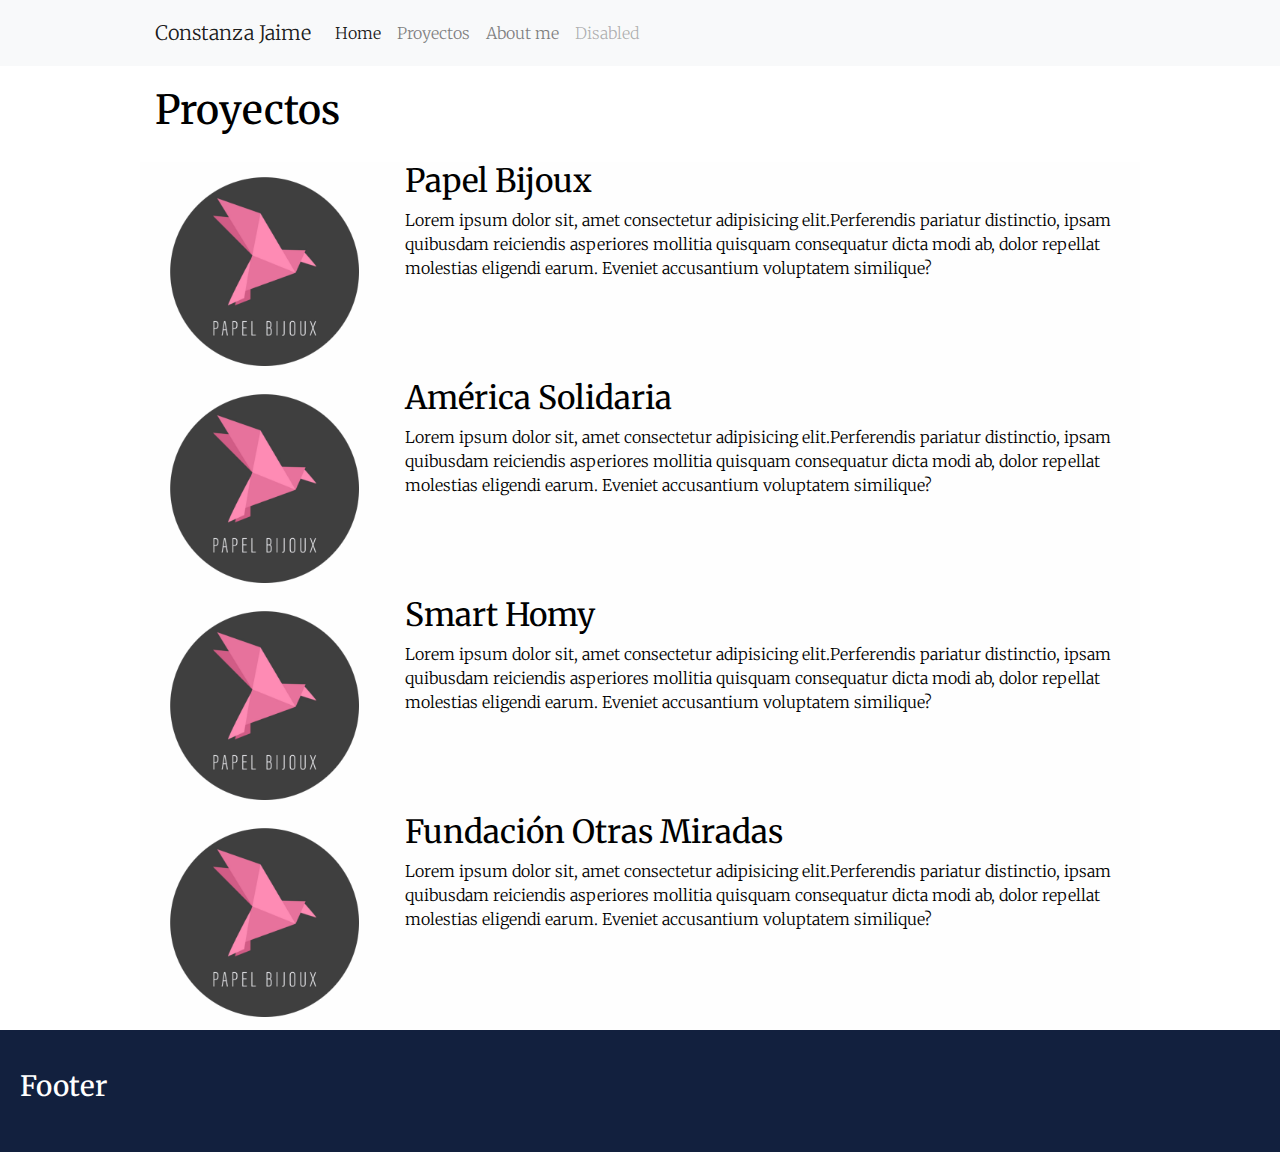
==== index.html @ 88968b8d "Estructura Inicial" ====
<!DOCTYPE html>
<html lang="en">

<head>
    <meta charset="UTF-8">
    <meta name="viewport" content="width=device-width, initial-scale=1.0">
    <meta http-equiv="X-UA-Compatible" content="ie=edge">
    <link rel="stylesheet" href="https://stackpath.bootstrapcdn.com/bootstrap/4.3.1/css/bootstrap.min.css"
        integrity="sha384-ggOyR0iXCbMQv3Xipma34MD+dH/1fQ784/j6cY/iJTQUOhcWr7x9JvoRxT2MZw1T" crossorigin="anonymous">
    <!-- <link rel="stylesheet" href="style01a.css"> OPCION 1 PARA RESPONSIVE-->
    <link rel="stylesheet" href="style.css">
    <title>Portafolio</title>

</head>

<body>
    <!-- NAVBAR -->
    <nav class="navbar navbar-expand-lg navbar-light bg-light">
        <div class="container">
            <a class="navbar-brand" href="#">Constanza Jaime</a>
        <button class="navbar-toggler" type="button" data-toggle="collapse" data-target="#navbarNav"
            aria-controls="navbarNav" aria-expanded="false" aria-label="Toggle navigation">
            <span class="navbar-toggler-icon"></span>
        </button>
        <div class="collapse navbar-collapse" id="navbarNav">
            <ul class="navbar-nav">
                <li class="nav-item active">
                    <a class="nav-link" href="#">Home <span class="sr-only">(current)</span></a>
                </li>
                <li class="nav-item">
                    <a class="nav-link" href="#">Proyectos</a>
                </li>
                <li class="nav-item">
                    <a class="nav-link" href="#">About me</a>
                </li>
                <li class="nav-item">
                    <a class="nav-link disabled" href="#" tabindex="-1" aria-disabled="true">Disabled</a>
                </li>
            </ul>
        </div>
        </div>
    </nav>

    <div class="container">
        <header class="header">
            <h1>Proyectos</h1>
        </header>
        <div class="space-1"></div>
        <div class="project row">
            <div class="logo col-3">
                <img rel="stylesheet" class="img-fluid" src="Image/PB-logo.png">
            </div>
            <div class="resume col-9">
                <h2>Papel Bijoux</h2>
                <p>
                    Lorem ipsum dolor sit, amet consectetur adipisicing elit.Perferendis pariatur distinctio, ipsam
                    quibusdam reiciendis
                    asperiores mollitia quisquam consequatur dicta modi ab, dolor repellat molestias eligendi earum.
                    Eveniet
                    accusantium voluptatem
                    similique?
                </p>
            </div>
        </div>
        <div class="space-1"></div>
        <div class="project row">
            <div class="logo col-3">
                <img rel="stylesheet" class="img-fluid" src="Image/PB-logo.png">
            </div>
            <div class="resume col-9">
                <h2>América Solidaria</h2>
                <p>
                    Lorem ipsum dolor sit, amet consectetur adipisicing elit.Perferendis pariatur distinctio, ipsam
                    quibusdam reiciendis
                    asperiores mollitia quisquam consequatur dicta modi ab, dolor repellat molestias eligendi earum.
                    Eveniet
                    accusantium voluptatem
                    similique?
                </p>
            </div>
        </div>
        <div class="space-1"></div>
        <div class="project row">
            <div class="logo col-3">
                <img rel="stylesheet" class="img-fluid" src="Image/PB-logo.png">
            </div>
            <div class="resume col-9">
                <h2>Smart Homy</h2>
                <p>
                    Lorem ipsum dolor sit, amet consectetur adipisicing elit.Perferendis pariatur distinctio, ipsam
                    quibusdam reiciendis
                    asperiores mollitia quisquam consequatur dicta modi ab, dolor repellat molestias eligendi earum.
                    Eveniet
                    accusantium voluptatem
                    similique?
                </p>
            </div>
        </div>
        <div class="space-1"></div>
        <div class="project row">
            <div class="logo col-3">
                <img rel="stylesheet" class="img-fluid" src="Image/PB-logo.png">
            </div>
            <div class="resume col-9">
                <h2>Fundación Otras Miradas</h2>
                <p>
                    Lorem ipsum dolor sit, amet consectetur adipisicing elit.Perferendis pariatur distinctio, ipsam
                    quibusdam reiciendis
                    asperiores mollitia quisquam consequatur dicta modi ab, dolor repellat molestias eligendi earum.
                    Eveniet
                    accusantium voluptatem
                    similique?
                </p>
            </div>
        </div>
    </div>
    <footer class="footer">
        <h3>Footer</h3>
    </footer>


    <script src="https://code.jquery.com/jquery-3.3.1.slim.min.js"
        integrity="sha384-q8i/X+965DzO0rT7abK41JStQIAqVgRVzpbzo5smXKp4YfRvH+8abtTE1Pi6jizo" crossorigin="anonymous">
    </script>
    <script src="https://cdnjs.cloudflare.com/ajax/libs/popper.js/1.14.7/umd/popper.min.js"
        integrity="sha384-UO2eT0CpHqdSJQ6hJty5KVphtPhzWj9WO1clHTMGa3JDZwrnQq4sF86dIHNDz0W1" crossorigin="anonymous">
    </script>
    <script src="https://stackpath.bootstrapcdn.com/bootstrap/4.3.1/js/bootstrap.min.js"
        integrity="sha384-JjSmVgyd0p3pXB1rRibZUAYoIIy6OrQ6VrjIEaFf/nJGzIxFDsf4x0xIM+B07jRM" crossorigin="anonymous">
    </script>
</body>

</html>
---- style.css ----
@import url('https://fonts.googleapis.com/css?family=Roboto&display=swap');
@import url('https://fonts.googleapis.com/css?family=Merriweather:300,400,700&display=swap');

* {
    margin: 0px;
    padding: 0px;
}

body {
    /* background: #f5f5f5;  */
    background: #ffffff;
    color: #000000;
    font-weight: 300;
    font-family: 'Merriweather', serif;
}


.row {
    background: rgba(250, 250, 250, 0.1);
    /* background: #ffffff; */
}

.container {
    width: 90%;
    max-width: 1000px;
}

.footer {
    background: #12203e;
    color: #ffffff;
    padding: 20px;
}

/* @media screen and (max-width:768px) {
    body {
        background: #000000;
    }
} */

/* SOLO APLICA EN EL PROYECTO */

li {
    padding: 5px 0px;
}

.sub-list {
    padding-left: 5px;
}

h2 {
    font-weight: 400;
}

h3 #pb {
    color: #ff7777;
}

#sh {
    color: #421B9A;
}

.hmw {
    font-weight: 400;
}

.line-color {
    /* background: #f0f0f0; */
    background: #ffeeee;
}

.line-sh {
    background: #d4d4d4;
}

.icono {
    width: 100px;
    height: 100px;
}

section {
    padding: 40px 0px;
}

h1,
h3,
h4,
h5,
h6,
article {
    padding: 20px 0px;
}

.img-fluid {
    padding: 10px;
}

/* .stage {
    text-decoration: none;
    color: #c5c5c5;
  }
.stage:hover {
      color: #000000;
  }
.stage {
      transition: color 0.5s linear 0.2s;
  } */
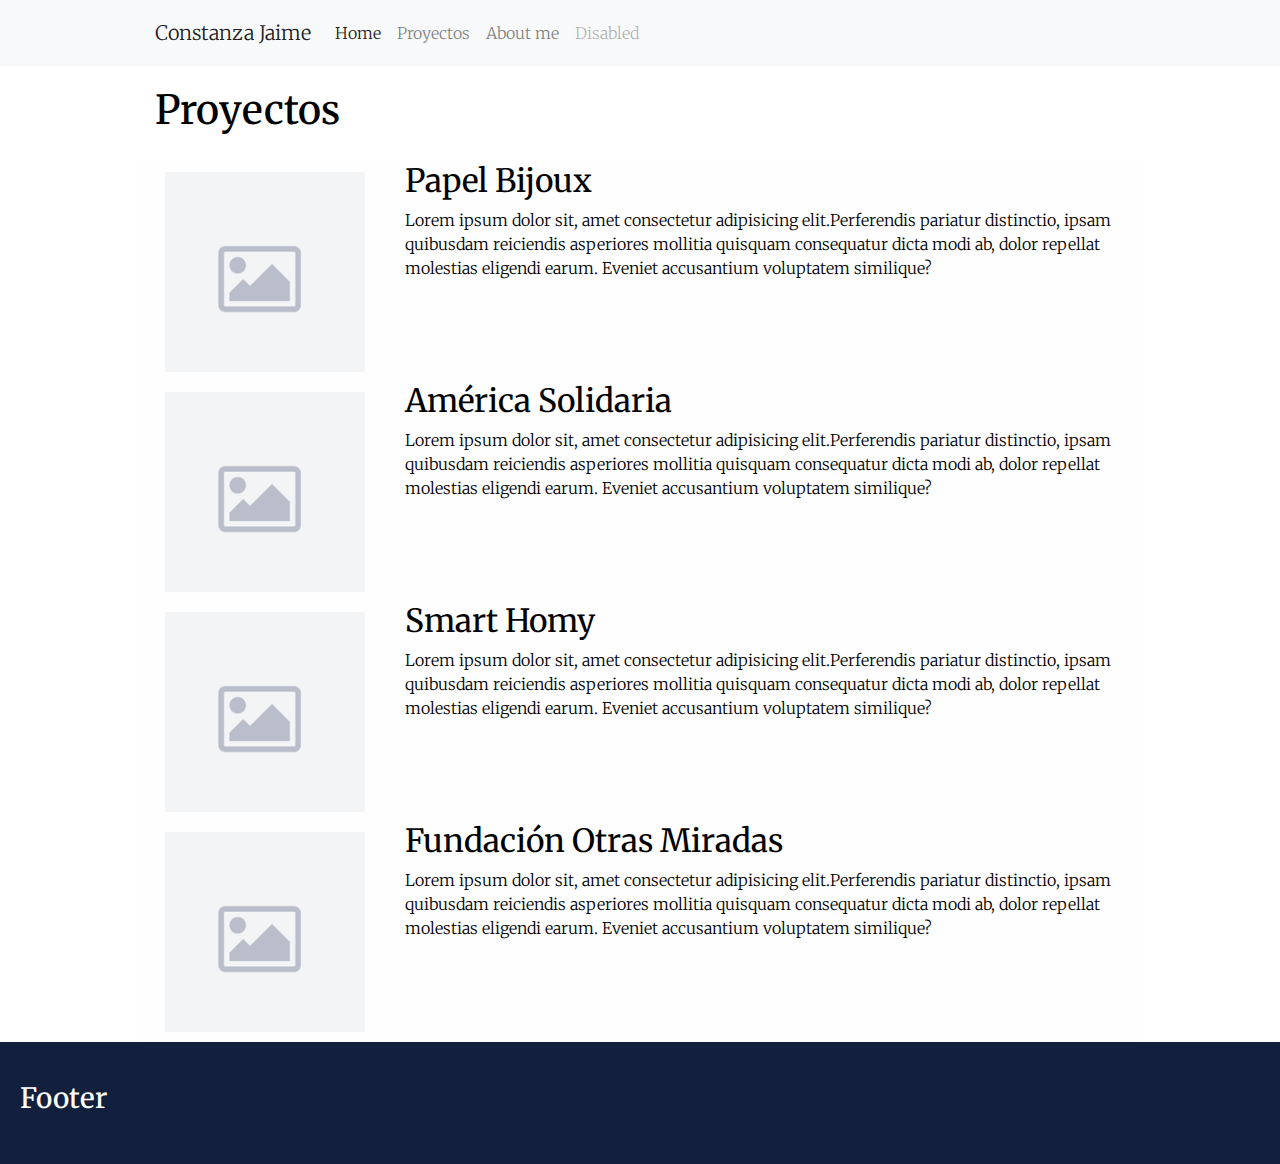
==== commit 781dc13c: "Agrego logos y enlazo imagenes con html" ====
--- a/index.html
+++ b/index.html
@@ -46,9 +46,9 @@
             <h1>Proyectos</h1>
         </header>
         <div class="space-1"></div>
-        <div class="project row">
+        <div class="project row" >
             <div class="logo col-3">
-                <img rel="stylesheet" class="img-fluid" src="Image/PB-logo.png">
+               <a href="PB/project-PB.html"><img rel="stylesheet" class="img-fluid" src="Image/NOT-IMAGE.png"></a> 
             </div>
             <div class="resume col-9">
                 <h2>Papel Bijoux</h2>
@@ -65,7 +65,7 @@
         <div class="space-1"></div>
         <div class="project row">
             <div class="logo col-3">
-                <img rel="stylesheet" class="img-fluid" src="Image/PB-logo.png">
+                <a href="AS/project-AS.html"><img rel="stylesheet" class="img-fluid" src="Image/NOT-IMAGE.png"></a> 
             </div>
             <div class="resume col-9">
                 <h2>América Solidaria</h2>
@@ -82,7 +82,7 @@
         <div class="space-1"></div>
         <div class="project row">
             <div class="logo col-3">
-                <img rel="stylesheet" class="img-fluid" src="Image/PB-logo.png">
+                <a href="SM/project-SM.html"><img rel="stylesheet" class="img-fluid" src="Image/NOT-IMAGE.png"></a> 
             </div>
             <div class="resume col-9">
                 <h2>Smart Homy</h2>
@@ -99,7 +99,7 @@
         <div class="space-1"></div>
         <div class="project row">
             <div class="logo col-3">
-                <img rel="stylesheet" class="img-fluid" src="Image/PB-logo.png">
+                <a href="OM/project-OM.html"><img rel="stylesheet" class="img-fluid" src="Image/NOT-IMAGE.png"></a> 
             </div>
             <div class="resume col-9">
                 <h2>Fundación Otras Miradas</h2>
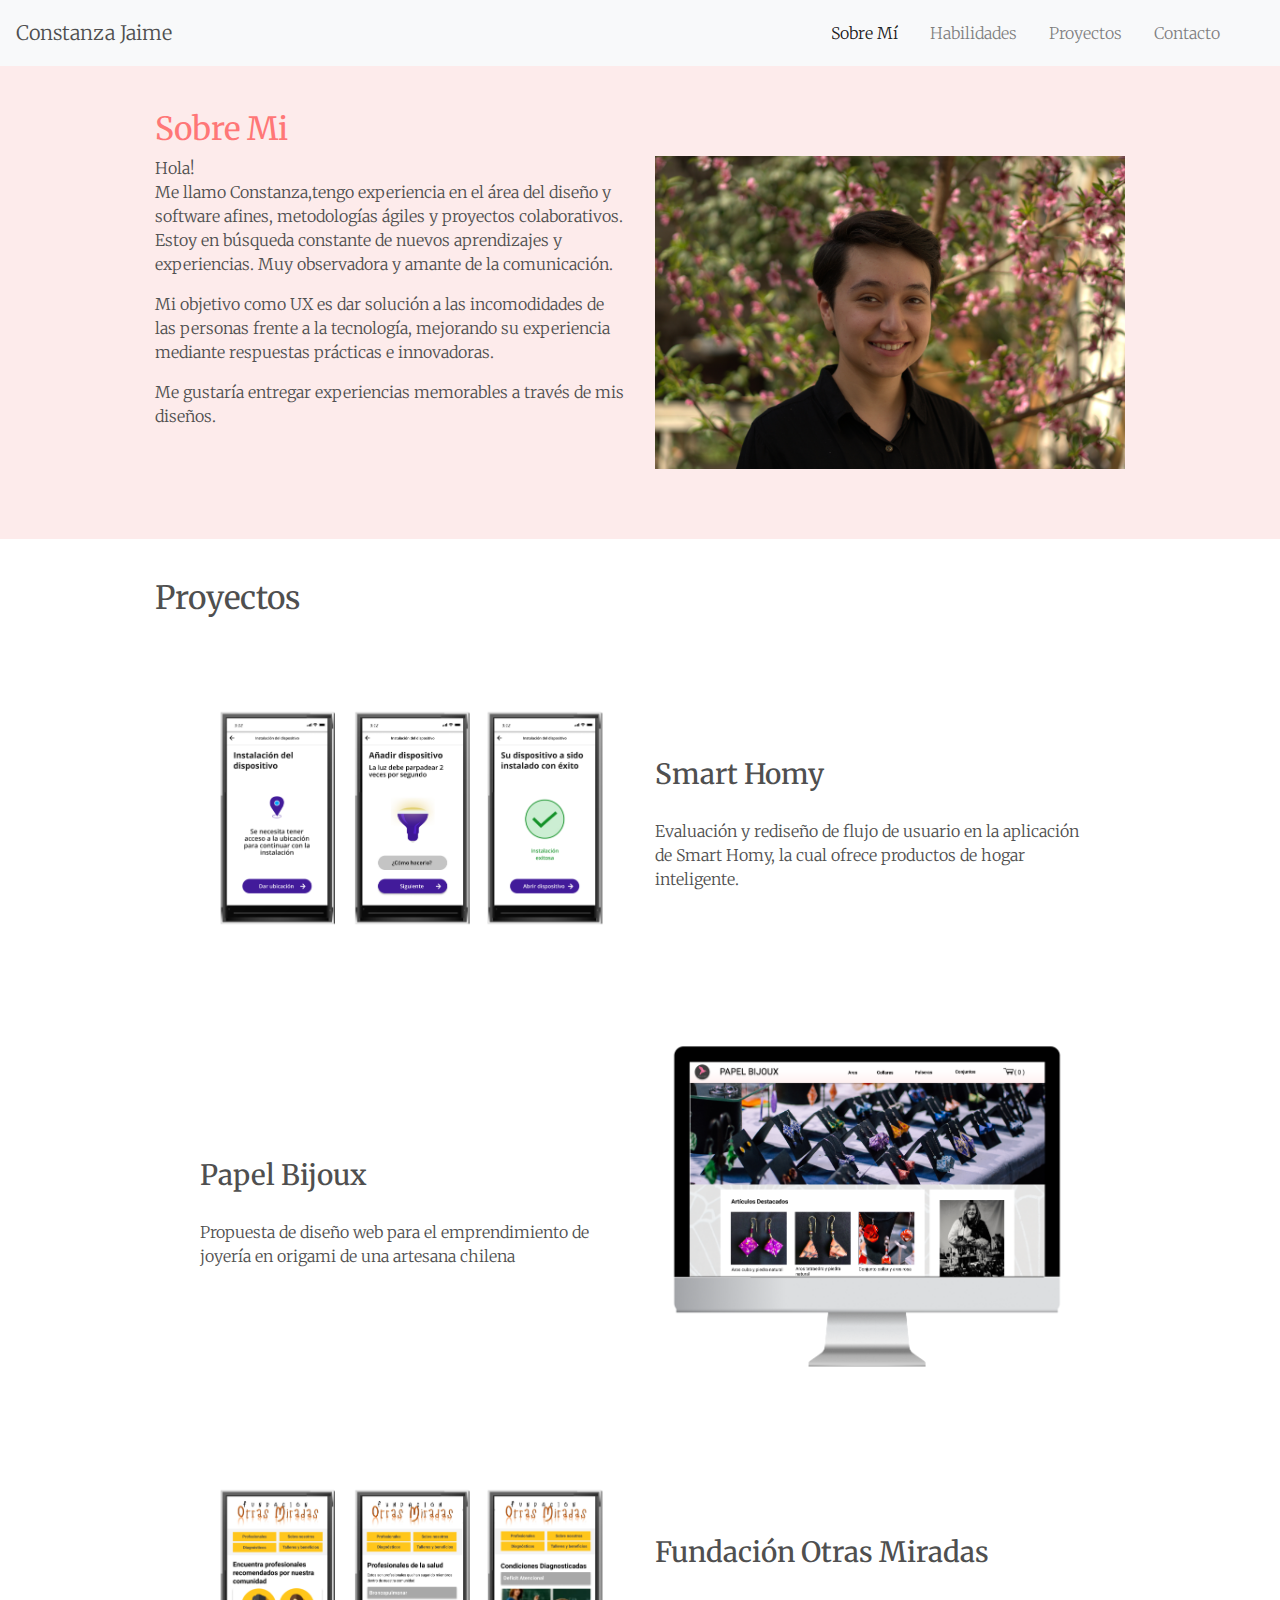
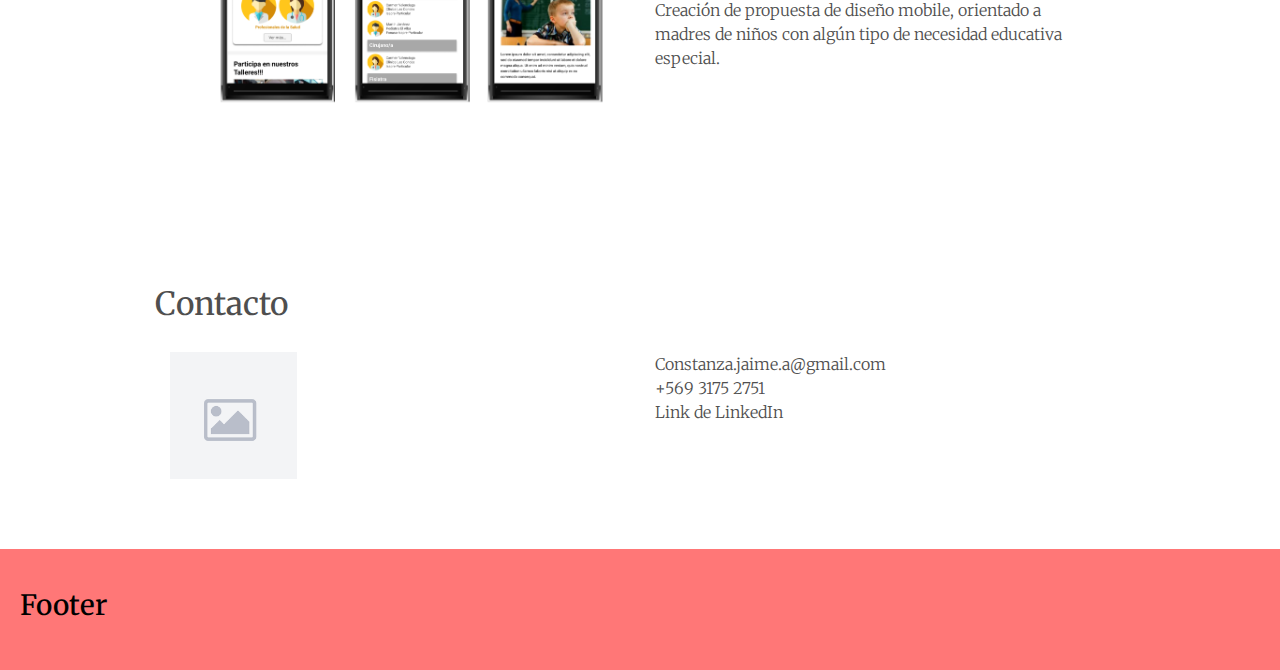
==== commit 8fe40dea: "proyectos om, pb, sh" ====
--- a/index.html
+++ b/index.html
@@ -2,132 +2,146 @@
 <html lang="en">
 
 <head>
-    <meta charset="UTF-8">
-    <meta name="viewport" content="width=device-width, initial-scale=1.0">
-    <meta http-equiv="X-UA-Compatible" content="ie=edge">
-    <link rel="stylesheet" href="https://stackpath.bootstrapcdn.com/bootstrap/4.3.1/css/bootstrap.min.css"
-        integrity="sha384-ggOyR0iXCbMQv3Xipma34MD+dH/1fQ784/j6cY/iJTQUOhcWr7x9JvoRxT2MZw1T" crossorigin="anonymous">
-    <!-- <link rel="stylesheet" href="style01a.css"> OPCION 1 PARA RESPONSIVE-->
-    <link rel="stylesheet" href="style.css">
-    <title>Portafolio</title>
+  <meta charset="UTF-8">
+  <meta name="viewport" content="width=device-width, initial-scale=1.0">
+  <meta http-equiv="X-UA-Compatible" content="ie=edge">
+  <link rel="stylesheet" href="https://stackpath.bootstrapcdn.com/bootstrap/4.3.1/css/bootstrap.min.css"
+    integrity="sha384-ggOyR0iXCbMQv3Xipma34MD+dH/1fQ784/j6cY/iJTQUOhcWr7x9JvoRxT2MZw1T" crossorigin="anonymous">
+  <!-- <link rel="stylesheet" href="style01a.css"> OPCION 1 PARA RESPONSIVE-->
+  <link rel="stylesheet" href="style.css">
+  <title>Portafolio</title>
 
 </head>
 
 <body>
-    <!-- NAVBAR -->
-    <nav class="navbar navbar-expand-lg navbar-light bg-light">
-        <div class="container">
-            <a class="navbar-brand" href="#">Constanza Jaime</a>
-        <button class="navbar-toggler" type="button" data-toggle="collapse" data-target="#navbarNav"
-            aria-controls="navbarNav" aria-expanded="false" aria-label="Toggle navigation">
-            <span class="navbar-toggler-icon"></span>
-        </button>
-        <div class="collapse navbar-collapse" id="navbarNav">
-            <ul class="navbar-nav">
-                <li class="nav-item active">
-                    <a class="nav-link" href="#">Home <span class="sr-only">(current)</span></a>
-                </li>
-                <li class="nav-item">
-                    <a class="nav-link" href="#">Proyectos</a>
-                </li>
-                <li class="nav-item">
-                    <a class="nav-link" href="#">About me</a>
-                </li>
-                <li class="nav-item">
-                    <a class="nav-link disabled" href="#" tabindex="-1" aria-disabled="true">Disabled</a>
-                </li>
-            </ul>
+  <!-- NAVBAR -->
+  <nav class="navbar navbar-expand-lg navbar-light bg-light navbar navbar-b fixed-top ">
+      <a class="navbar-brand" routerLink="/home" routerLinkActive="active">Constanza Jaime</a>
+      <button class="navbar-toggler" type="button" data-toggle="collapse" data-target="#navbarNav" aria-controls="navbarNav" aria-expanded="false" aria-label="Toggle navigation">
+        <span class="navbar-toggler-icon"></span>
+      </button>
+      <div class="collapse navbar-collapse flex-row-reverse" id="navbarNav">
+        <ul class="navbar-nav">
+          <li class="nav-item active mr-3">
+            <a class="nav-link" routerLink="/about" routerLinkActive="active">Sobre Mí <span class="sr-only">(current)</span></a>
+          </li>
+          <li class="nav-item mr-3">
+            <a class="nav-link" routerLink="/skills" routerLinkActive="active">Habilidades</a>
+          </li>
+          <li class="nav-item mr-3">
+            <a class="nav-link" routerLink="/projects" routerLinkActive="active">Proyectos</a>
+          </li>
+          <li class="nav-item mr-3">
+            <a class="nav-link" routerLink="/contact" routerLinkActive="active">Contacto</a>
+          </li>
+        </ul>
+      </div>
+    </nav>
+  <div class="all">
+
+  
+   <!-- ABOUT ME -->
+  <section class="line-about">
+    <article class="container">
+      <h2 class="pb">Sobre Mi</h2>
+      <div class="row ">
+        <div class="col-6">
+          <p>
+            Hola! <br>
+            Me llamo Constanza,tengo experiencia en el área del diseño y software afines, metodologías ágiles y
+            proyectos colaborativos.
+            Estoy en búsqueda constante de nuevos aprendizajes y experiencias. Muy observadora y amante de la
+            comunicación.
+          </p>
+          <p>
+            Mi objetivo como UX es dar solución a las incomodidades de las personas frente a la tecnología, mejorando su
+            experiencia mediante respuestas prácticas e innovadoras.
+          </p>
+          <p>
+            Me gustaría entregar experiencias memorables a través de mis diseños.
+          </p>
         </div>
+        <div class="col-6">
+          <img rel="stylesheet" class="img-fluid" src="Image/DSC02018.jpg">
         </div>
-    </nav>
-
-    <div class="container">
-        <header class="header">
-            <h1>Proyectos</h1>
-        </header>
-        <div class="space-1"></div>
-        <div class="project row" >
-            <div class="logo col-3">
-               <a href="PB/project-PB.html"><img rel="stylesheet" class="img-fluid" src="Image/NOT-IMAGE.png"></a> 
-            </div>
-            <div class="resume col-9">
-                <h2>Papel Bijoux</h2>
-                <p>
-                    Lorem ipsum dolor sit, amet consectetur adipisicing elit.Perferendis pariatur distinctio, ipsam
-                    quibusdam reiciendis
-                    asperiores mollitia quisquam consequatur dicta modi ab, dolor repellat molestias eligendi earum.
-                    Eveniet
-                    accusantium voluptatem
-                    similique?
-                </p>
-            </div>
-        </div>
-        <div class="space-1"></div>
-        <div class="project row">
-            <div class="logo col-3">
-                <a href="AS/project-AS.html"><img rel="stylesheet" class="img-fluid" src="Image/NOT-IMAGE.png"></a> 
-            </div>
-            <div class="resume col-9">
-                <h2>América Solidaria</h2>
-                <p>
-                    Lorem ipsum dolor sit, amet consectetur adipisicing elit.Perferendis pariatur distinctio, ipsam
-                    quibusdam reiciendis
-                    asperiores mollitia quisquam consequatur dicta modi ab, dolor repellat molestias eligendi earum.
-                    Eveniet
-                    accusantium voluptatem
-                    similique?
-                </p>
-            </div>
-        </div>
-        <div class="space-1"></div>
-        <div class="project row">
-            <div class="logo col-3">
-                <a href="SM/project-SM.html"><img rel="stylesheet" class="img-fluid" src="Image/NOT-IMAGE.png"></a> 
-            </div>
-            <div class="resume col-9">
-                <h2>Smart Homy</h2>
-                <p>
-                    Lorem ipsum dolor sit, amet consectetur adipisicing elit.Perferendis pariatur distinctio, ipsam
-                    quibusdam reiciendis
-                    asperiores mollitia quisquam consequatur dicta modi ab, dolor repellat molestias eligendi earum.
-                    Eveniet
-                    accusantium voluptatem
-                    similique?
-                </p>
-            </div>
-        </div>
-        <div class="space-1"></div>
-        <div class="project row">
-            <div class="logo col-3">
-                <a href="OM/project-OM.html"><img rel="stylesheet" class="img-fluid" src="Image/NOT-IMAGE.png"></a> 
-            </div>
-            <div class="resume col-9">
-                <h2>Fundación Otras Miradas</h2>
-                <p>
-                    Lorem ipsum dolor sit, amet consectetur adipisicing elit.Perferendis pariatur distinctio, ipsam
-                    quibusdam reiciendis
-                    asperiores mollitia quisquam consequatur dicta modi ab, dolor repellat molestias eligendi earum.
-                    Eveniet
-                    accusantium voluptatem
-                    similique?
-                </p>
-            </div>
-        </div>
-    </div>
-    <footer class="footer">
-        <h3>Footer</h3>
-    </footer>
+      </div>
+    </article>
+  </section>
+  <!-- PROYECTOS -->
+  <section class="container">
+    <header class="header">
+      <h2>Proyectos</h2>
+    </header>
+    <!-- Smart Homy -->
+    <article class="project row">
+      <div class="col-6">
+        <a href="SH/project-SH.html"><img rel="stylesheet" class="img-fluid" src="Image/SH-Mockup.png"></a>
+      </div>
+      <div class="col-6 d-flex align-content-center flex-wrap">
+        <h3>Smart Homy</h3>
+        <p>
+          Evaluación y rediseño de flujo de usuario en la aplicación de Smart Homy, la cual ofrece productos de
+          hogar inteligente.
+        </p>
+      </div>
+    </article>
+    <!-- Papel Bijoux -->
+    <article class="project row">
+      <div class="col-6 d-flex align-content-center flex-wrap">
+        <h3>Papel Bijoux</h3>
+        <p>
+          Propuesta de diseño web para el emprendimiento de joyería en origami de una artesana chilena
+        </p>
+      </div>
+      <div class="col-6">
+        <a href="PB/project-PB.html"><img rel="stylesheet" class="img-fluid" src="Image/PB-Mockup.png"></a>
+      </div>
+    </article>
+    <!-- Otras Miradas -->
+    <article class="project row">
+      <div class="col-6">
+        <a href="OM/project-OM.html"><img rel="stylesheet" class="img-fluid" src="Image/OM-Mockup.png"></a>
+      </div>
+      <div class="col-6 d-flex align-content-center flex-wrap">
+        <h3>Fundación Otras Miradas</h3>
+        <p>
+          Creación de propuesta de diseño mobile, orientado a madres de niños con algún tipo de necesidad educativa
+          especial.
+        </p>
+      </div>
+    </article>
+  </section>
+ 
+  <!-- CONTACTO -->
+  <section class="container">
+    <h2>Contacto</h2>
+    <article class="row">
+      <div class="col">
+          <img rel="stylesheet" class="img-fluid col-4" src="Image/NOT-IMAGE.png">
+      </div>
+      <div class="col">
+          Constanza.jaime.a@gmail.com <br>
+          +569 3175 2751 <br>
+          Link de LinkedIn
+      </div>
+    </article>
+  </section>
+  </div>
+</div>
+  <footer class="footer">
+    <h3>Footer</h3>
+  </footer>
 
 
-    <script src="https://code.jquery.com/jquery-3.3.1.slim.min.js"
-        integrity="sha384-q8i/X+965DzO0rT7abK41JStQIAqVgRVzpbzo5smXKp4YfRvH+8abtTE1Pi6jizo" crossorigin="anonymous">
-    </script>
-    <script src="https://cdnjs.cloudflare.com/ajax/libs/popper.js/1.14.7/umd/popper.min.js"
-        integrity="sha384-UO2eT0CpHqdSJQ6hJty5KVphtPhzWj9WO1clHTMGa3JDZwrnQq4sF86dIHNDz0W1" crossorigin="anonymous">
-    </script>
-    <script src="https://stackpath.bootstrapcdn.com/bootstrap/4.3.1/js/bootstrap.min.js"
-        integrity="sha384-JjSmVgyd0p3pXB1rRibZUAYoIIy6OrQ6VrjIEaFf/nJGzIxFDsf4x0xIM+B07jRM" crossorigin="anonymous">
-    </script>
+  <script src="https://code.jquery.com/jquery-3.3.1.slim.min.js"
+    integrity="sha384-q8i/X+965DzO0rT7abK41JStQIAqVgRVzpbzo5smXKp4YfRvH+8abtTE1Pi6jizo" crossorigin="anonymous">
+  </script>
+  <script src="https://cdnjs.cloudflare.com/ajax/libs/popper.js/1.14.7/umd/popper.min.js"
+    integrity="sha384-UO2eT0CpHqdSJQ6hJty5KVphtPhzWj9WO1clHTMGa3JDZwrnQq4sF86dIHNDz0W1" crossorigin="anonymous">
+  </script>
+  <script src="https://stackpath.bootstrapcdn.com/bootstrap/4.3.1/js/bootstrap.min.js"
+    integrity="sha384-JjSmVgyd0p3pXB1rRibZUAYoIIy6OrQ6VrjIEaFf/nJGzIxFDsf4x0xIM+B07jRM" crossorigin="anonymous">
+  </script>
 </body>
 
 </html>--- a/style.css
+++ b/style.css
@@ -9,16 +9,21 @@
 body {
     /* background: #f5f5f5;  */
     background: #ffffff;
-    color: #000000;
+    color: #4f4f4f;
     font-weight: 300;
     font-family: 'Merriweather', serif;
 }
 
-
-.row {
+.project {
+    background: #ff7777;
+    padding: 10px;
+    margin: 20px 20px;
+}
+
+/* .row {
     background: rgba(250, 250, 250, 0.1);
-    /* background: #ffffff; */
-}
+    background: #ffffff;
+} */
 
 .container {
     width: 90%;
@@ -26,8 +31,8 @@
 }
 
 .footer {
-    background: #12203e;
-    color: #ffffff;
+    background: #ff7777;
+    color: #000000;
     padding: 20px;
 }
 
@@ -38,6 +43,9 @@
 } */
 
 /* SOLO APLICA EN EL PROYECTO */
+ul {
+    margin: 0px 20px;
+}
 
 li {
     padding: 5px 0px;
@@ -51,25 +59,43 @@
     font-weight: 400;
 }
 
-h3 #pb {
+.all {
+    margin-top: 50px;
+}
+
+/* COLORES H3 PROYECTOS */
+.pb {
     color: #ff7777;
 }
 
-#sh {
+.sh {
     color: #421B9A;
 }
+
+.om {
+    color: #d48b07;
+}
+
+/* COLORES LINEAS PROYECTOS */
+.line-pb {
+    background: #ffeeee;
+}
+
+.line-sh {
+    background: #f1eeff;
+}
+
+.line-om {
+    background: #fff3cf;
+}
+
+.line-about {
+    background: #fdebeb;
+}
+
 
 .hmw {
     font-weight: 400;
-}
-
-.line-color {
-    /* background: #f0f0f0; */
-    background: #ffeeee;
-}
-
-.line-sh {
-    background: #d4d4d4;
 }
 
 .icono {
@@ -91,7 +117,13 @@
 }
 
 .img-fluid {
-    padding: 10px;
+    padding-bottom: 10px;
+}
+
+.img-b {
+    padding: 0px !important;
+    border: 1px solid;
+    border-color: #adadad;
 }
 
 /* .stage {
@@ -103,4 +135,80 @@
   }
 .stage {
       transition: color 0.5s linear 0.2s;
-  } */+  } */
+
+.project {
+    padding: 10px;
+    text-decoration: none;
+    background-color: #ffffff;
+    transition: all .5s ease-in-out;
+    overflow: hidden;
+    /* transition: all 0.2s linear 0.4s; */
+}
+
+/* .project:hover {
+    background-color: #ebebeb;
+} */
+
+.project:hover {
+    -webkit-transform: scale(1.1);
+    transform: scale(1.1);
+    transition: all .8s ease-in;
+}
+
+.gray-hov {
+    padding: 20px 0px;
+    transition: all .5s ease-in;
+}
+
+.gray-hov:hover {
+    background-color: #eeeeee;
+    color: #000000;
+    transition: all .5s ease-in;
+}
+
+
+/* SECTION */
+/* 
+#img {
+    cursor: crosshair;
+    border: 1px solid #ccc;
+}
+
+#square {
+    position: absolute;
+    width: 100px;
+    height: 100px;
+    border: 1px solid;
+    cursor: crosshair;
+}
+
+#imgSmall {
+    width: 200px;
+    height: 200px;
+    overflow: hidden;
+    border: 1px solid #000;
+}
+
+#imgSmall img {
+    position: relative;
+}
+
+.wrapper {
+    width: 80%;
+    margin: 5px auto;
+}
+
+.fuente {
+    margin-top: 2rem;
+}
+
+.fuente a {
+    font-size: 1.5rem;
+    text-decoration: none;
+    color: Blue;
+}
+
+.fuente a:hover {
+    color: red;
+} */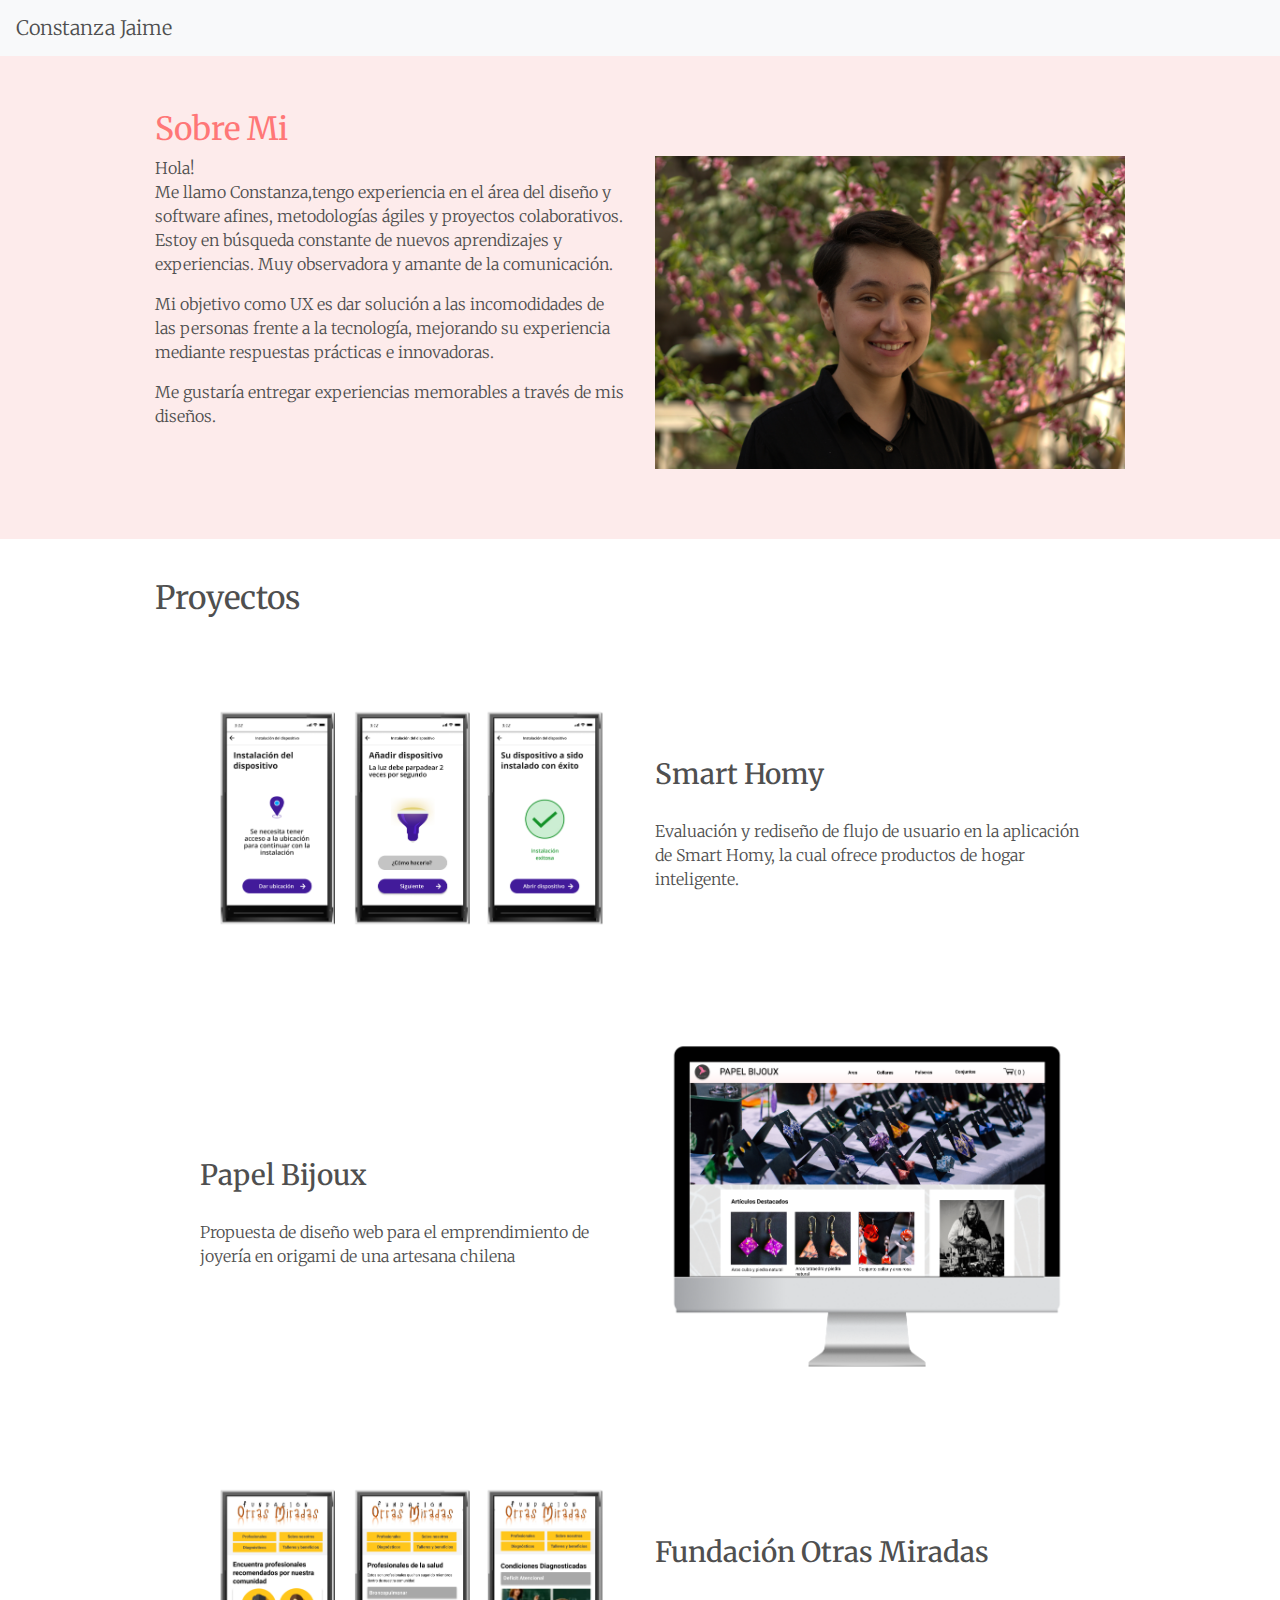
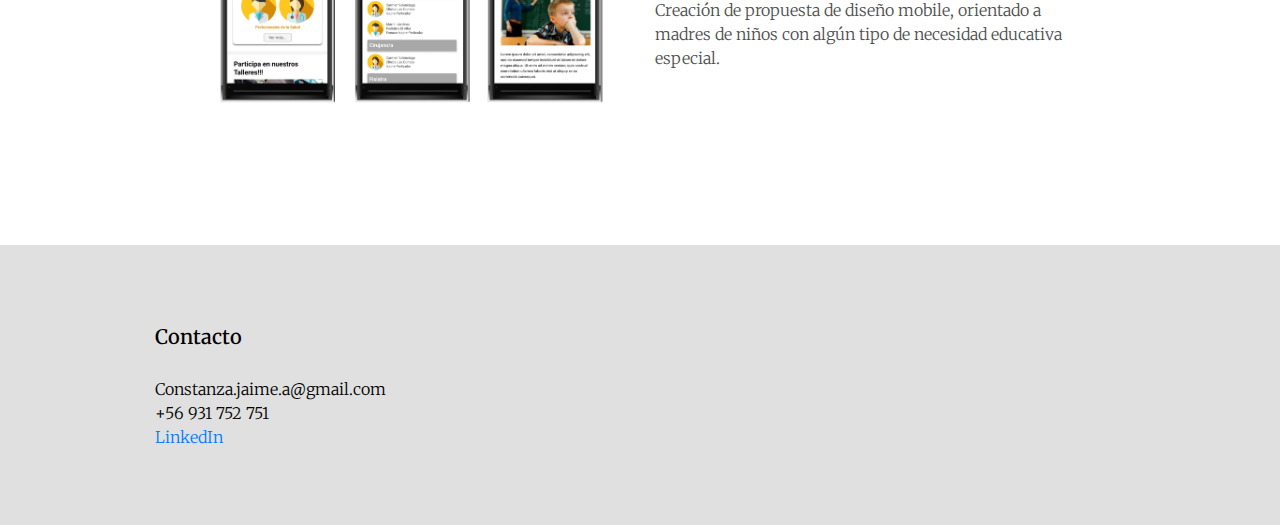
==== commit 2e2f4afe: "actualizacion de proyectos, OM-project en proceso" ====
--- a/index.html
+++ b/index.html
@@ -16,11 +16,12 @@
 <body>
   <!-- NAVBAR -->
   <nav class="navbar navbar-expand-lg navbar-light bg-light navbar navbar-b fixed-top ">
-      <a class="navbar-brand" routerLink="/home" routerLinkActive="active">Constanza Jaime</a>
-      <button class="navbar-toggler" type="button" data-toggle="collapse" data-target="#navbarNav" aria-controls="navbarNav" aria-expanded="false" aria-label="Toggle navigation">
-        <span class="navbar-toggler-icon"></span>
-      </button>
-      <div class="collapse navbar-collapse flex-row-reverse" id="navbarNav">
+    <a class="navbar-brand" routerLink="/home" routerLinkActive="active">Constanza Jaime</a>
+    <button class="navbar-toggler" type="button" data-toggle="collapse" data-target="#navbarNav"
+      aria-controls="navbarNav" aria-expanded="false" aria-label="Toggle navigation">
+      <span class="navbar-toggler-icon"></span>
+    </button>
+    <!-- <div class="collapse navbar-collapse flex-row-reverse" id="navbarNav">
         <ul class="navbar-nav">
           <li class="nav-item active mr-3">
             <a class="nav-link" routerLink="/about" routerLinkActive="active">Sobre Mí <span class="sr-only">(current)</span></a>
@@ -35,101 +36,99 @@
             <a class="nav-link" routerLink="/contact" routerLinkActive="active">Contacto</a>
           </li>
         </ul>
-      </div>
-    </nav>
+      </div> -->
+  </nav>
   <div class="all">
 
-  
-   <!-- ABOUT ME -->
-  <section class="line-about">
-    <article class="container">
-      <h2 class="pb">Sobre Mi</h2>
-      <div class="row ">
+
+    <!-- ABOUT ME -->
+    <section class="line-about">
+      <article class="container">
+        <h2 class="pb">Sobre Mi</h2>
+        <div class="row ">
+          <div class="col-6">
+            <p>
+              Hola! <br>
+              Me llamo Constanza,tengo experiencia en el área del diseño y software afines, metodologías ágiles y
+              proyectos colaborativos.
+              Estoy en búsqueda constante de nuevos aprendizajes y experiencias. Muy observadora y amante de la
+              comunicación.
+            </p>
+            <p>
+              Mi objetivo como UX es dar solución a las incomodidades de las personas frente a la tecnología, mejorando
+              su
+              experiencia mediante respuestas prácticas e innovadoras.
+            </p>
+            <p>
+              Me gustaría entregar experiencias memorables a través de mis diseños.
+            </p>
+          </div>
+          <div class="col-6">
+            <img rel="stylesheet" class="img-fluid" src="Image/DSC02018.jpg">
+          </div>
+        </div>
+      </article>
+    </section>
+    <!-- PROYECTOS -->
+    <section class="container">
+      <header class="header">
+        <h2>Proyectos</h2>
+      </header>
+      <!-- Smart Homy -->
+      <article class="project row">
         <div class="col-6">
+          <a href="SH/project-SH.html"><img rel="stylesheet" class="img-fluid" src="Image/SH-Mockup.png"></a>
+        </div>
+        <div class="col-6 d-flex align-content-center flex-wrap">
+          <h3>Smart Homy</h3>
           <p>
-            Hola! <br>
-            Me llamo Constanza,tengo experiencia en el área del diseño y software afines, metodologías ágiles y
-            proyectos colaborativos.
-            Estoy en búsqueda constante de nuevos aprendizajes y experiencias. Muy observadora y amante de la
-            comunicación.
+            Evaluación y rediseño de flujo de usuario en la aplicación de Smart Homy, la cual ofrece productos de
+            hogar inteligente.
           </p>
+        </div>
+      </article>
+      <!-- Papel Bijoux -->
+      <article class="project row">
+        <div class="col-6 d-flex align-content-center flex-wrap">
+          <h3>Papel Bijoux</h3>
           <p>
-            Mi objetivo como UX es dar solución a las incomodidades de las personas frente a la tecnología, mejorando su
-            experiencia mediante respuestas prácticas e innovadoras.
-          </p>
-          <p>
-            Me gustaría entregar experiencias memorables a través de mis diseños.
+            Propuesta de diseño web para el emprendimiento de joyería en origami de una artesana chilena
           </p>
         </div>
         <div class="col-6">
-          <img rel="stylesheet" class="img-fluid" src="Image/DSC02018.jpg">
+          <a href="PB/project-PB.html"><img rel="stylesheet" class="img-fluid" src="Image/PB-Mockup.png"></a>
         </div>
-      </div>
-    </article>
-  </section>
-  <!-- PROYECTOS -->
-  <section class="container">
-    <header class="header">
-      <h2>Proyectos</h2>
-    </header>
-    <!-- Smart Homy -->
-    <article class="project row">
-      <div class="col-6">
-        <a href="SH/project-SH.html"><img rel="stylesheet" class="img-fluid" src="Image/SH-Mockup.png"></a>
-      </div>
-      <div class="col-6 d-flex align-content-center flex-wrap">
-        <h3>Smart Homy</h3>
-        <p>
-          Evaluación y rediseño de flujo de usuario en la aplicación de Smart Homy, la cual ofrece productos de
-          hogar inteligente.
+      </article>
+      <!-- Otras Miradas -->
+      <article class="project row">
+        <div class="col-6">  
+          <a href="OM/project-OM.html"><img rel="stylesheet" class="img-fluid" src="Image/OM-Mockup.png"></a>
+        </div>
+        <div class="col-6 d-flex align-content-center flex-wrap">
+          <h3>Fundación Otras Miradas</h3>
+          <p>
+            Creación de propuesta de diseño mobile, orientado a madres de niños con algún tipo de necesidad educativa
+            especial.
+          </p>
+        </div>
+      </article>
+    </section>
+
+
+  </div>
+  </div>
+  <footer class="footer">
+    <!-- CONTACTO -->
+    <section class="container">
+      <h5>Contacto</h5>
+      <div class="row">
+        <p class="col">
+          Constanza.jaime.a@gmail.com <br>
+          +56 931 752 751 <br>
+          <a href="https://www.linkedin.com/in/constanzajaime">LinkedIn</a>
         </p>
       </div>
-    </article>
-    <!-- Papel Bijoux -->
-    <article class="project row">
-      <div class="col-6 d-flex align-content-center flex-wrap">
-        <h3>Papel Bijoux</h3>
-        <p>
-          Propuesta de diseño web para el emprendimiento de joyería en origami de una artesana chilena
-        </p>
-      </div>
-      <div class="col-6">
-        <a href="PB/project-PB.html"><img rel="stylesheet" class="img-fluid" src="Image/PB-Mockup.png"></a>
-      </div>
-    </article>
-    <!-- Otras Miradas -->
-    <article class="project row">
-      <div class="col-6">
-        <a href="OM/project-OM.html"><img rel="stylesheet" class="img-fluid" src="Image/OM-Mockup.png"></a>
-      </div>
-      <div class="col-6 d-flex align-content-center flex-wrap">
-        <h3>Fundación Otras Miradas</h3>
-        <p>
-          Creación de propuesta de diseño mobile, orientado a madres de niños con algún tipo de necesidad educativa
-          especial.
-        </p>
-      </div>
-    </article>
-  </section>
- 
-  <!-- CONTACTO -->
-  <section class="container">
-    <h2>Contacto</h2>
-    <article class="row">
-      <div class="col">
-          <img rel="stylesheet" class="img-fluid col-4" src="Image/NOT-IMAGE.png">
-      </div>
-      <div class="col">
-          Constanza.jaime.a@gmail.com <br>
-          +569 3175 2751 <br>
-          Link de LinkedIn
-      </div>
-    </article>
-  </section>
-  </div>
-</div>
-  <footer class="footer">
-    <h3>Footer</h3>
+    </section>
   </footer>
 
 
--- a/style.css
+++ b/style.css
@@ -26,14 +26,19 @@
 } */
 
 .container {
-    width: 90%;
+    width: 100%;
     max-width: 1000px;
 }
 
 .footer {
-    background: #ff7777;
+    background: #e0e0e0;
     color: #000000;
     padding: 20px;
+    
+}
+
+.hidden {
+    display:none;
 }
 
 /* @media screen and (max-width:768px) {
@@ -124,6 +129,7 @@
     padding: 0px !important;
     border: 1px solid;
     border-color: #adadad;
+    margin: 10px; 
 }
 
 /* .stage {
@@ -137,7 +143,7 @@
       transition: color 0.5s linear 0.2s;
   } */
 
-.project {
+.project, .gray-hov {
     padding: 10px;
     text-decoration: none;
     background-color: #ffffff;
@@ -150,7 +156,7 @@
     background-color: #ebebeb;
 } */
 
-.project:hover {
+.project:hover, .gray-hov:hover {
     -webkit-transform: scale(1.1);
     transform: scale(1.1);
     transition: all .8s ease-in;
@@ -159,14 +165,23 @@
 .gray-hov {
     padding: 20px 0px;
     transition: all .5s ease-in;
+    /* border: 1px solid;
+    border-color: #adadad; */
 }
 
 .gray-hov:hover {
-    background-color: #eeeeee;
+    /* background-color: #eeeeee; */
     color: #000000;
     transition: all .5s ease-in;
 }
 
+.prototype {
+    width: 800px;
+    margin: 20px auto;
+    height: 100%;
+    display: flex;
+    align-items: center;
+}
 
 /* SECTION */
 /* 
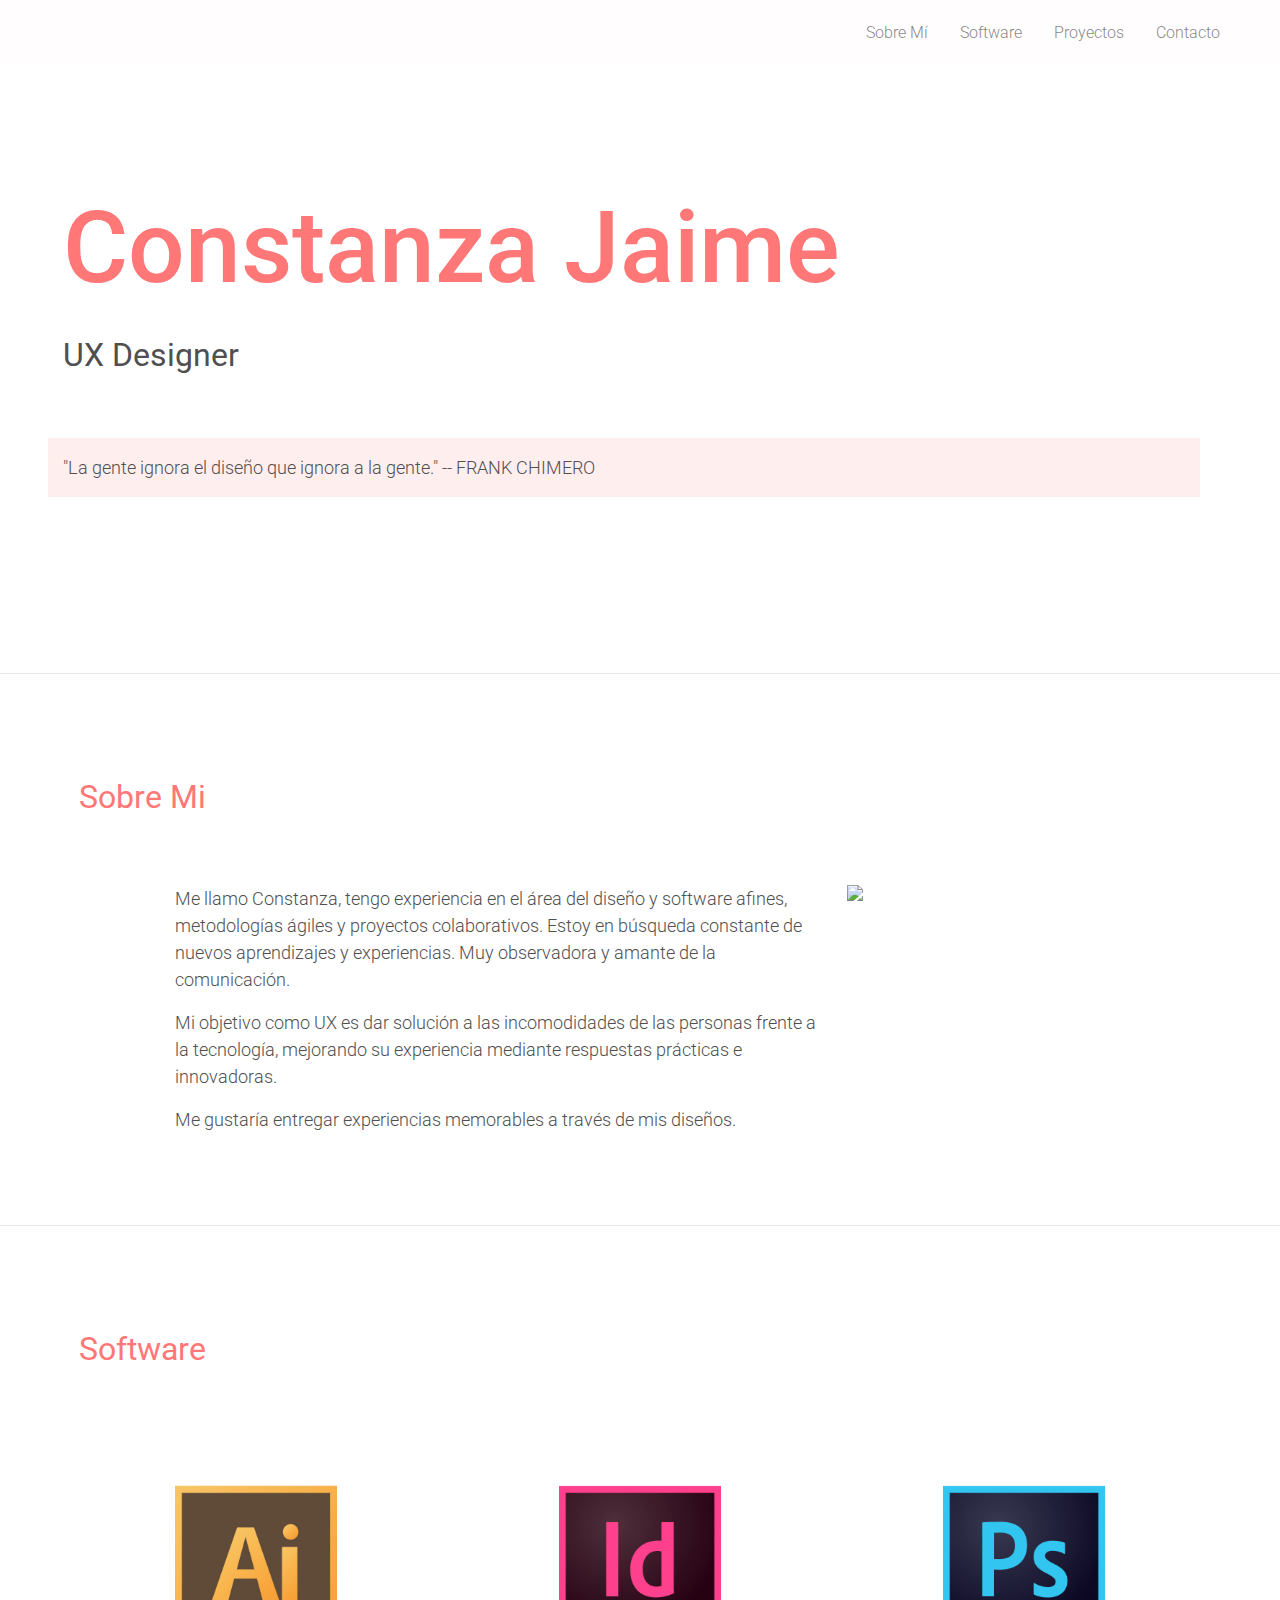
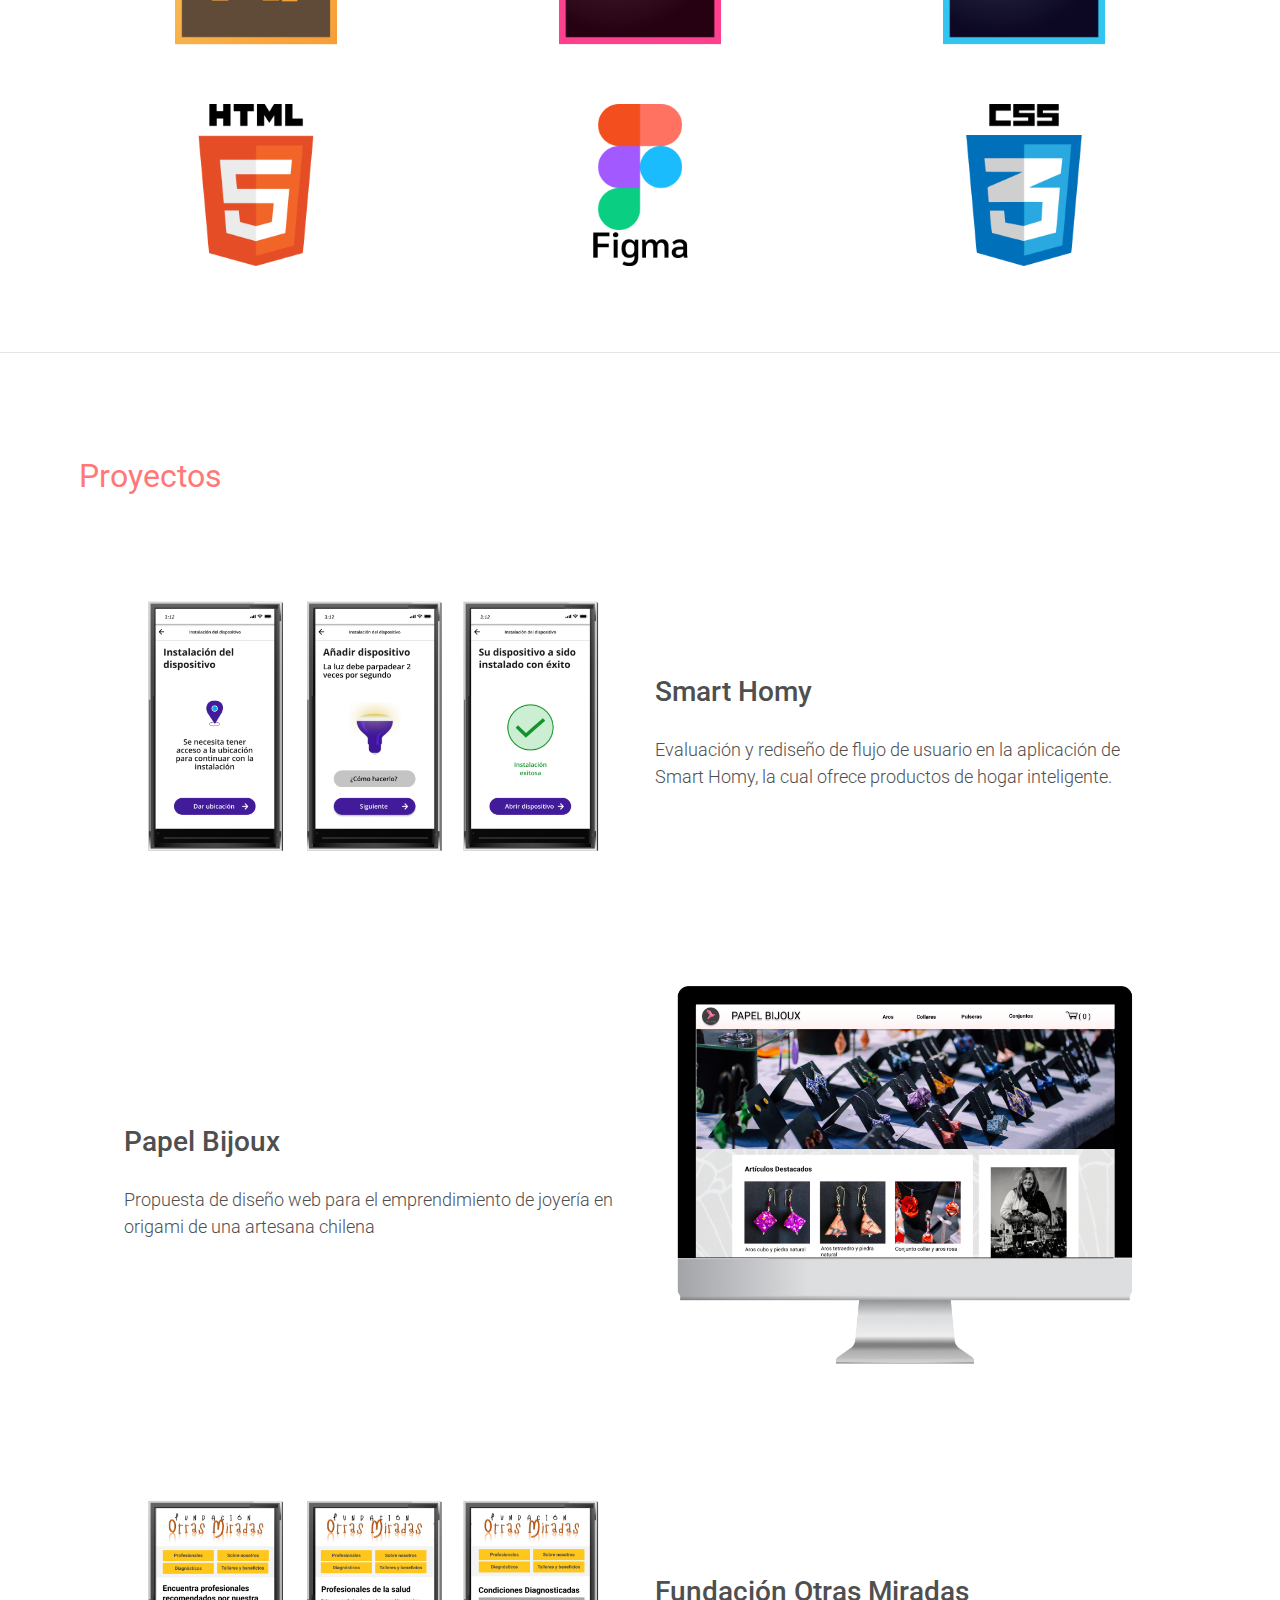
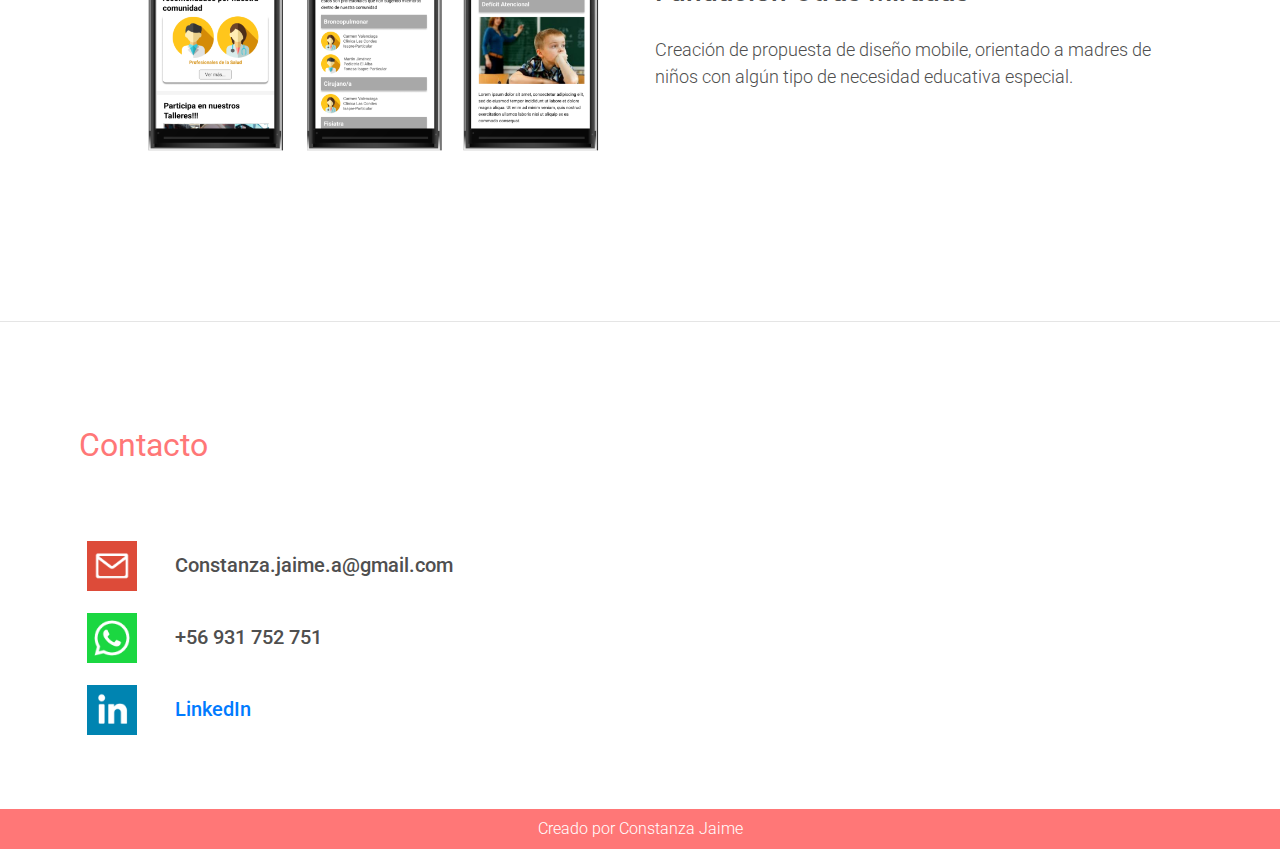
==== commit 08266c49: "Subida proyecto OM, modificacion home, y agregado de prototipos en figma" ====
--- a/index.html
+++ b/index.html
@@ -9,126 +9,195 @@
     integrity="sha384-ggOyR0iXCbMQv3Xipma34MD+dH/1fQ784/j6cY/iJTQUOhcWr7x9JvoRxT2MZw1T" crossorigin="anonymous">
   <!-- <link rel="stylesheet" href="style01a.css"> OPCION 1 PARA RESPONSIVE-->
   <link rel="stylesheet" href="style.css">
-  <title>Portafolio</title>
+  <link rel="shortcut icon" href="../PORTAFOLIO/Image/Favicon.png" />
+  <title>Constanza Jaime</title>
 
 </head>
 
 <body>
   <!-- NAVBAR -->
-  <nav class="navbar navbar-expand-lg navbar-light bg-light navbar navbar-b fixed-top ">
-    <a class="navbar-brand" routerLink="/home" routerLinkActive="active">Constanza Jaime</a>
+  <nav class="navbar navbar-expand-lg navbar-light navbar navbar-b fixed-top ">
+    <!-- <a class="navbar-brand" routerLink="/home" routerLinkActive="active">Constanza Jaime</a> -->
     <button class="navbar-toggler" type="button" data-toggle="collapse" data-target="#navbarNav"
       aria-controls="navbarNav" aria-expanded="false" aria-label="Toggle navigation">
       <span class="navbar-toggler-icon"></span>
     </button>
-    <!-- <div class="collapse navbar-collapse flex-row-reverse" id="navbarNav">
-        <ul class="navbar-nav">
-          <li class="nav-item active mr-3">
-            <a class="nav-link" routerLink="/about" routerLinkActive="active">Sobre Mí <span class="sr-only">(current)</span></a>
-          </li>
-          <li class="nav-item mr-3">
-            <a class="nav-link" routerLink="/skills" routerLinkActive="active">Habilidades</a>
-          </li>
-          <li class="nav-item mr-3">
-            <a class="nav-link" routerLink="/projects" routerLinkActive="active">Proyectos</a>
-          </li>
-          <li class="nav-item mr-3">
-            <a class="nav-link" routerLink="/contact" routerLinkActive="active">Contacto</a>
-          </li>
-        </ul>
-      </div> -->
+    <div class="collapse navbar-collapse flex-row-reverse" id="navbarNav">
+      <ul class="navbar-nav">
+        <!-- <li class="nav-item active mr-3">
+          <a class="nav-link" routerLink="/about" href="#about" routerLinkActive="active">Sobre Mí <span
+              class="sr-only">(current)</span></a>
+        </li> -->
+        <li class="nav-item mr-3">
+          <a class="nav-link" routerLink="/software" href="#about" routerLinkActive="active">Sobre Mí</a>
+        </li>
+        <li class="nav-item mr-3">
+          <a class="nav-link" routerLink="/software" href="#software" routerLinkActive="active">Software</a>
+        </li>
+        <li class="nav-item mr-3">
+          <a class="nav-link" routerLink="/projects" href="#project" routerLinkActive="active">Proyectos</a>
+        </li>
+        <li class="nav-item mr-3">
+          <a class="nav-link" routerLink="/contact" href="#contact" routerLinkActive="active">Contacto</a>
+        </li>
+      </ul>
+    </div>
   </nav>
-  <div class="all">
-
-
-    <!-- ABOUT ME -->
-    <section class="line-about">
-      <article class="container">
-        <h2 class="pb">Sobre Mi</h2>
-        <div class="row ">
-          <div class="col-6">
-            <p>
-              Hola! <br>
-              Me llamo Constanza,tengo experiencia en el área del diseño y software afines, metodologías ágiles y
-              proyectos colaborativos.
-              Estoy en búsqueda constante de nuevos aprendizajes y experiencias. Muy observadora y amante de la
-              comunicación.
-            </p>
-            <p>
-              Mi objetivo como UX es dar solución a las incomodidades de las personas frente a la tecnología, mejorando
-              su
-              experiencia mediante respuestas prácticas e innovadoras.
-            </p>
-            <p>
-              Me gustaría entregar experiencias memorables a través de mis diseños.
-            </p>
-          </div>
-          <div class="col-6">
-            <img rel="stylesheet" class="img-fluid" src="Image/DSC02018.jpg">
-          </div>
-        </div>
-      </article>
-    </section>
-    <!-- PROYECTOS -->
-    <section class="container">
-      <header class="header">
-        <h2>Proyectos</h2>
-      </header>
-      <!-- Smart Homy -->
-      <article class="project row">
-        <div class="col-6">
-          <a href="SH/project-SH.html"><img rel="stylesheet" class="img-fluid" src="Image/SH-Mockup.png"></a>
-        </div>
-        <div class="col-6 d-flex align-content-center flex-wrap">
-          <h3>Smart Homy</h3>
-          <p>
-            Evaluación y rediseño de flujo de usuario en la aplicación de Smart Homy, la cual ofrece productos de
-            hogar inteligente.
-          </p>
-        </div>
-      </article>
-      <!-- Papel Bijoux -->
-      <article class="project row">
-        <div class="col-6 d-flex align-content-center flex-wrap">
-          <h3>Papel Bijoux</h3>
-          <p>
-            Propuesta de diseño web para el emprendimiento de joyería en origami de una artesana chilena
-          </p>
-        </div>
-        <div class="col-6">
-          <a href="PB/project-PB.html"><img rel="stylesheet" class="img-fluid" src="Image/PB-Mockup.png"></a>
-        </div>
-      </article>
-      <!-- Otras Miradas -->
-      <article class="project row">
-        <div class="col-6">  
-          <a href="OM/project-OM.html"><img rel="stylesheet" class="img-fluid" src="Image/OM-Mockup.png"></a>
-        </div>
-        <div class="col-6 d-flex align-content-center flex-wrap">
-          <h3>Fundación Otras Miradas</h3>
-          <p>
-            Creación de propuesta de diseño mobile, orientado a madres de niños con algún tipo de necesidad educativa
-            especial.
-          </p>
-        </div>
-      </article>
-    </section>
-
-
-  </div>
-  </div>
-  <footer class="footer">
-    <!-- CONTACTO -->
-    <section class="container">
-      <h5>Contacto</h5>
-      <div class="row">
-        <p class="col">
-          Constanza.jaime.a@gmail.com <br>
-          +56 931 752 751 <br>
+  
+
+    <!-- <section class="container">
+    <img rel="stylesheet" class="img-fluid" src="Image/Post-It UX.png">
+</section> -->
+
+    <section class="container first ml-5 ">
+      <div class="row mb-5">
+        <h1 class="col-12 pb">Constanza Jaime</h1>
+        <h2 class="col-12">UX Designer</h2>
+      </div>
+        <div class="row justify-content-center">
+          <p class="col-12 my-2 py-3 line-pb">
+          "La gente ignora el diseño que ignora a la gente." -- FRANK CHIMERO</p>
+      </div>
+
+
+
+  </section>
+  <hr>
+  <!-- ABOUT ME -->
+  <section id="about" class="container mt-3">
+    <header class="header mt-5">
+      <h2 class="pb">Sobre Mi</h2>
+    </header>
+    <article class="row d-flex justify-content-center mt-5">
+      <div class="col-7 ">
+        <p>
+          Me llamo Constanza, tengo experiencia en el área del diseño y software afines, metodologías ágiles y
+          proyectos colaborativos.
+          Estoy en búsqueda constante de nuevos aprendizajes y experiencias. Muy observadora y amante de la
+          comunicación.
+        </p>
+        <p>
+          Mi objetivo como UX es dar solución a las incomodidades de las personas frente a la tecnología, mejorando
+          su experiencia mediante respuestas prácticas e innovadoras.
+        </p>
+        <p>
+          Me gustaría entregar experiencias memorables a través de mis diseños.
+        </p>
+      </div>
+      <div class="col-3 I-am">
+        <img rel="stylesheet" class="img-fluid" src="Image/Perfil-foto.png">
+        <!-- <img rel="stylesheet" class="img-fluid" src="Image/Yo-Gif.gif"> -->
+      </div>
+    </article>
+  </section>
+  <hr>
+  <!-- SOFTWARE -->
+  <section id="software" class="container">
+    <header class="header mt-5">
+      <h2 class="pb">Software</h2>
+    </header>
+    <article class="mt-5">
+      <div class="row justify-content-around mt-5">
+        <img rel="stylesheet" class="img-fluid col-2" src="Image/software01.png">
+        <img rel="stylesheet" class="img-fluid col-2" src="Image/software02.png">
+        <img rel="stylesheet" class="img-fluid col-2" src="Image/software03.png">
+      </div>
+      <div class="row justify-content-around mt-5">
+        <img rel="stylesheet" class="img-fluid col-2" src="Image/software04.png">
+        <img rel="stylesheet" class="img-fluid col-2" src="Image/software05.png">
+        <img rel="stylesheet" class="img-fluid col-2" src="Image/software06.png">
+      </div>
+    </article>
+  </section>
+  <hr>
+  <!-- PROYECTOS -->
+  <section id="project" class="container ">
+    <header class="header mt-5">
+      <h2 class="pb">Proyectos</h2>
+    </header>
+    <!-- Smart Homy -->
+    <article class="project row">
+      <div class="col-6">
+        <a href="SH/project-SH.html"><img rel="stylesheet" class="img-fluid" src="Image/SH-Mockup.png"></a>
+      </div>
+      <div class="col-6 d-flex align-content-center flex-wrap">
+        <h3>Smart Homy</h3>
+        <p>
+          Evaluación y rediseño de flujo de usuario en la aplicación de Smart Homy, la cual ofrece productos de
+          hogar inteligente.
+        </p>
+      </div>
+    </article>
+    <!-- Papel Bijoux -->
+    <article class="project row">
+      <div class="col-6 d-flex align-content-center flex-wrap">
+        <h3>Papel Bijoux</h3>
+        <p>
+          Propuesta de diseño web para el emprendimiento de joyería en origami de una artesana chilena
+        </p>
+      </div>
+      <div class="col-6">
+        <a href="PB/project-PB.html"><img rel="stylesheet" class="img-fluid" src="Image/PB-Mockup.png"></a>
+      </div>
+    </article>
+    <!-- Otras Miradas -->
+    <article class="project row">
+      <div class="col-6">
+        <a href="OM/project-OM.html"><img rel="stylesheet" class="img-fluid" src="Image/OM-Mockup.png"></a>
+      </div>
+      <div class="col-6 d-flex align-content-center flex-wrap">
+        <h3>Fundación Otras Miradas</h3>
+        <p>
+          Creación de propuesta de diseño mobile, orientado a madres de niños con algún tipo de necesidad educativa
+          especial.
+        </p>
+      </div>
+    </article>
+  </section>
+  <hr>
+  <!-- CONTACTO -->
+  <section id="contact" class="container">
+    <header class="header mt-5">
+      <h2 class="pb">Contacto</h2>
+    </header>
+    <article class="mt-5 justify-content-center">
+      <div class="row">
+        <div class="col-1">
+          <img rel="stylesheet" class="img-fluid p-2" src="Image/Contacto-01.png">
+        </div>
+        <div class="col-3 d-flex align-items-center">
+          <h5>Constanza.jaime.a@gmail.com</h5>
+        </div>
+      </div>
+      <div class="row">
+        <div class="col-1">
+          <img rel="stylesheet" class="img-fluid p-2" src="Image/Contacto-02.png">
+        </div>
+        <h5 class="col-3 d-flex align-items-center">
+          +56 931 752 751
+        </h5>
+      </div>
+      <div class="row">
+        <div class="col-1">
+          <img rel="stylesheet" class="img-fluid p-2" src="Image/Contacto-03.png">
+        </div>
+        <h5 class="col-3 d-flex align-items-center">
           <a href="https://www.linkedin.com/in/constanzajaime">LinkedIn</a>
-        </p>
-      </div>
-    </section>
+        </h5>
+      </div>
+    </article>
+  </section>
+
+  <!-- <section class="container">
+      <div class="row">
+        <img rel="stylesheet" class="img-fluid col-12" src="Image/Post-It UX.png">
+      </div>
+    </section> -->
+
+  <footer class="footer py-2">
+    <div class="container">
+      Creado por Constanza Jaime
+    </div>
   </footer>
 
 
--- a/style.css
+++ b/style.css
@@ -11,7 +11,7 @@
     background: #ffffff;
     color: #4f4f4f;
     font-weight: 300;
-    font-family: 'Merriweather', serif;
+    font-family: 'Roboto', 'Merriweather', serif;
 }
 
 .project {
@@ -26,19 +26,25 @@
 } */
 
 .container {
-    width: 100%;
-    max-width: 1000px;
+    width: 90%;
+    max-width: 1400px;
+}
+
+.navbar {
+    background: #fffdfd;
+    color: #000000;
+    /* padding: 20px;
+     */
 }
 
 .footer {
-    background: #e0e0e0;
-    color: #000000;
-    padding: 20px;
-    
+    background: #ff7777;
+    color: #ffffff;
+    text-align: center;
 }
 
 .hidden {
-    display:none;
+    display: none;
 }
 
 /* @media screen and (max-width:768px) {
@@ -64,9 +70,6 @@
     font-weight: 400;
 }
 
-.all {
-    margin-top: 50px;
-}
 
 /* COLORES H3 PROYECTOS */
 .pb {
@@ -94,9 +97,9 @@
     background: #fff3cf;
 }
 
-.line-about {
+/* .line-about {
     background: #fdebeb;
-}
+} */
 
 
 .hmw {
@@ -110,6 +113,19 @@
 
 section {
     padding: 40px 0px;
+}
+
+p {
+    font-size: 18px;
+}
+
+h1 {
+    font-size: 100px;
+}
+
+.first {
+    margin-top: 10%;
+    margin-bottom: 10%;
 }
 
 h1,
@@ -129,7 +145,7 @@
     padding: 0px !important;
     border: 1px solid;
     border-color: #adadad;
-    margin: 10px; 
+    margin: 10px;
 }
 
 /* .stage {
@@ -143,7 +159,8 @@
       transition: color 0.5s linear 0.2s;
   } */
 
-.project, .gray-hov {
+.project,
+.gray-hov {
     padding: 10px;
     text-decoration: none;
     background-color: #ffffff;
@@ -156,11 +173,19 @@
     background-color: #ebebeb;
 } */
 
-.project:hover, .gray-hov:hover {
+.project:hover,
+.gray-hov:hover {
     -webkit-transform: scale(1.1);
     transform: scale(1.1);
     transition: all .8s ease-in;
 }
+
+/* .I-am {
+    background: url(../PORTAFOLIO/Image/DSC02018.jpg)
+}
+.I-am:hover {
+    background: url(../PORTAFOLIO/Image/Yo-Gif.gif)
+} */
 
 .gray-hov {
     padding: 20px 0px;
@@ -214,7 +239,7 @@
     margin: 5px auto;
 }
 
-.fuente {
+.fuente {width="1000" height="562.5"
     margin-top: 2rem;
 }
 
